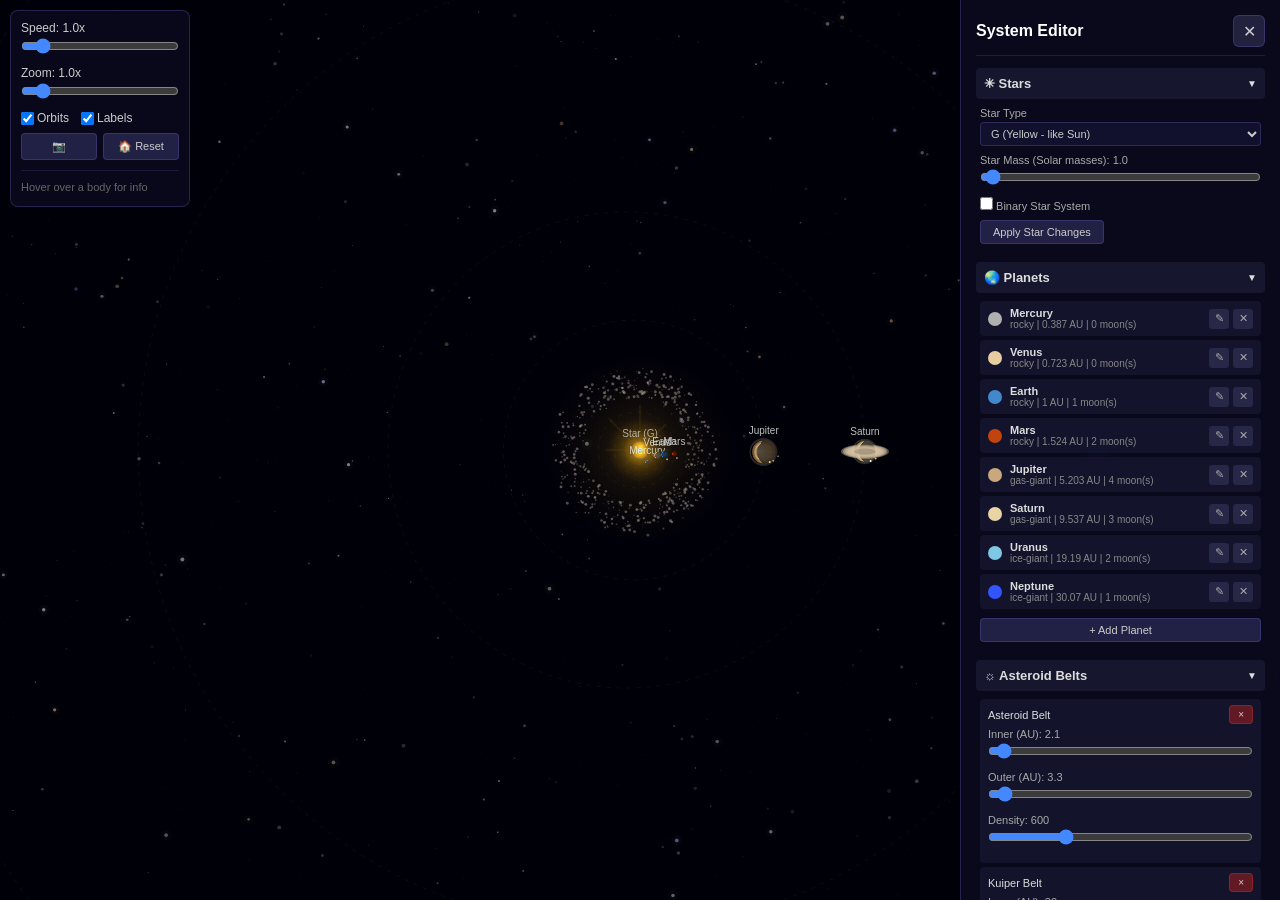
==== index.html @ abe51d7a "init" ====
<!DOCTYPE html>
<html lang="en">
<head>
    <meta charset="UTF-8">
    <meta name="viewport" content="width=device-width, initial-scale=1.0, maximum-scale=1.0, user-scalable=no">
    <title>Solar System Simulator</title>
<script defer src="bundle.1899c192.js"></script></head>
<body>
    <div id="app">
        <canvas id="canvas"></canvas>
        <div id="ui-root"></div>
    </div>
</body>
</html>
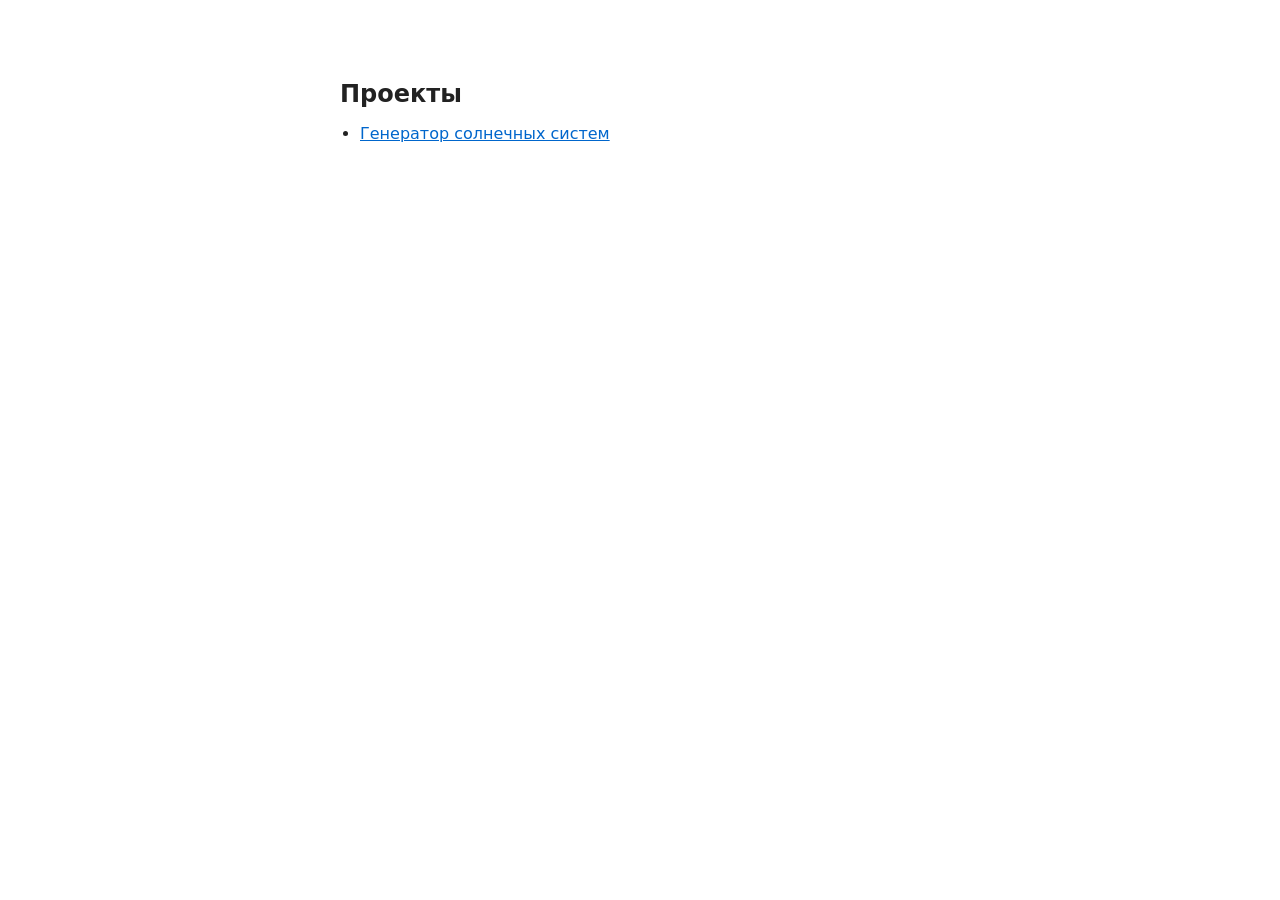
==== commit c9b84b3d: "Add root index page with project list Co-Authored-By: Claude Opus 4.6 (1M context) <noreply@anthropi" ====
--- a/index.html
+++ b/index.html
@@ -1,14 +1,27 @@
 <!DOCTYPE html>
-<html lang="en">
+<html lang="ru">
 <head>
     <meta charset="UTF-8">
-    <meta name="viewport" content="width=device-width, initial-scale=1.0, maximum-scale=1.0, user-scalable=no">
-    <title>Solar System Simulator</title>
-<script defer src="bundle.1899c192.js"></script></head>
+    <meta name="viewport" content="width=device-width, initial-scale=1.0">
+    <title>Проекты</title>
+    <style>
+        body {
+            font-family: system-ui, sans-serif;
+            max-width: 600px;
+            margin: 80px auto;
+            padding: 0 20px;
+            color: #222;
+        }
+        h1 { font-size: 1.5rem; }
+        ul { padding-left: 20px; }
+        li { margin: 8px 0; }
+        a { color: #0066cc; }
+    </style>
+</head>
 <body>
-    <div id="app">
-        <canvas id="canvas"></canvas>
-        <div id="ui-root"></div>
-    </div>
+    <h1>Проекты</h1>
+    <ul>
+        <li><a href="/sun/index.html">Генератор солнечных систем</a></li>
+    </ul>
 </body>
 </html>
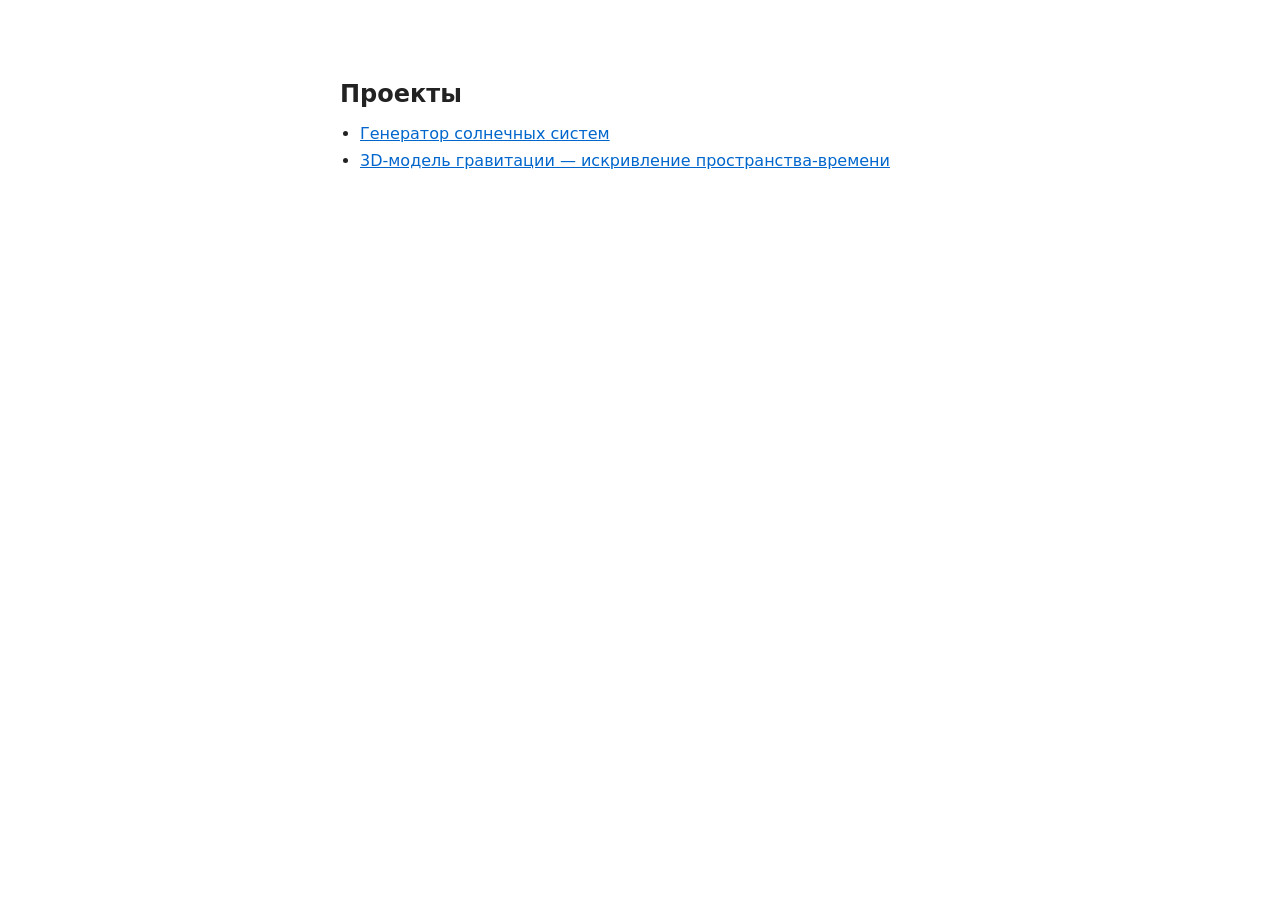
==== commit 917ffb16: "Add 3D gravity model (spacetime curvature) under /grav/ Co-Authored-By: Claude Opus 4.8 <noreply@ant" ====
--- a/index.html
+++ b/index.html
@@ -22,6 +22,7 @@
     <h1>Проекты</h1>
     <ul>
         <li><a href="/sun/index.html">Генератор солнечных систем</a></li>
+        <li><a href="/grav/index.html">3D-модель гравитации — искривление пространства-времени</a></li>
     </ul>
 </body>
 </html>
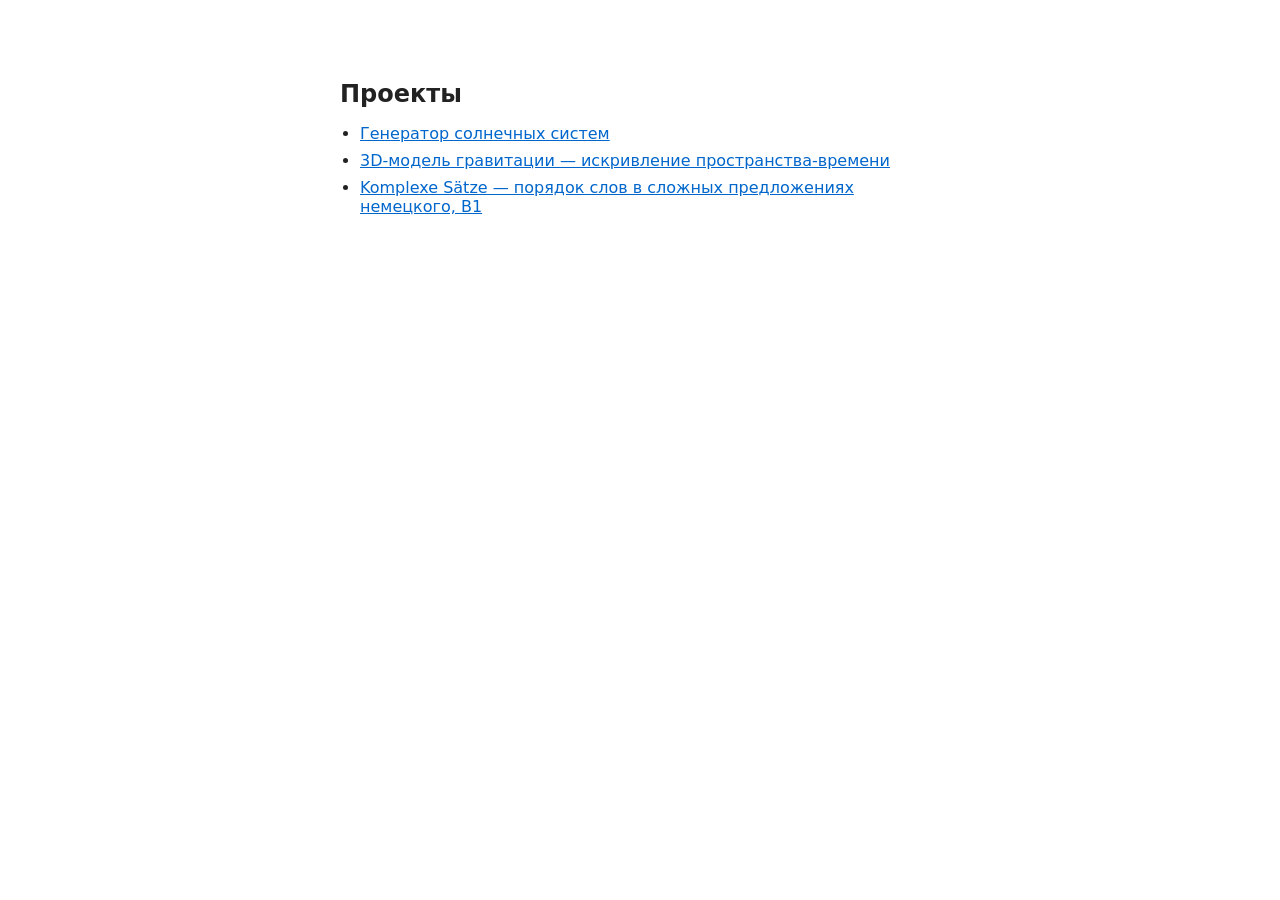
==== commit be198a98: "satze: тренажёр порядка слов в сложных предложениях немецкого (B1) Три схемы порядка слов, на которы" ====
--- a/index.html
+++ b/index.html
@@ -23,6 +23,7 @@
     <ul>
         <li><a href="/sun/index.html">Генератор солнечных систем</a></li>
         <li><a href="/grav/index.html">3D-модель гравитации — искривление пространства-времени</a></li>
+        <li><a href="/satze/index.html">Komplexe Sätze — порядок слов в сложных предложениях немецкого, B1</a></li>
     </ul>
 </body>
 </html>
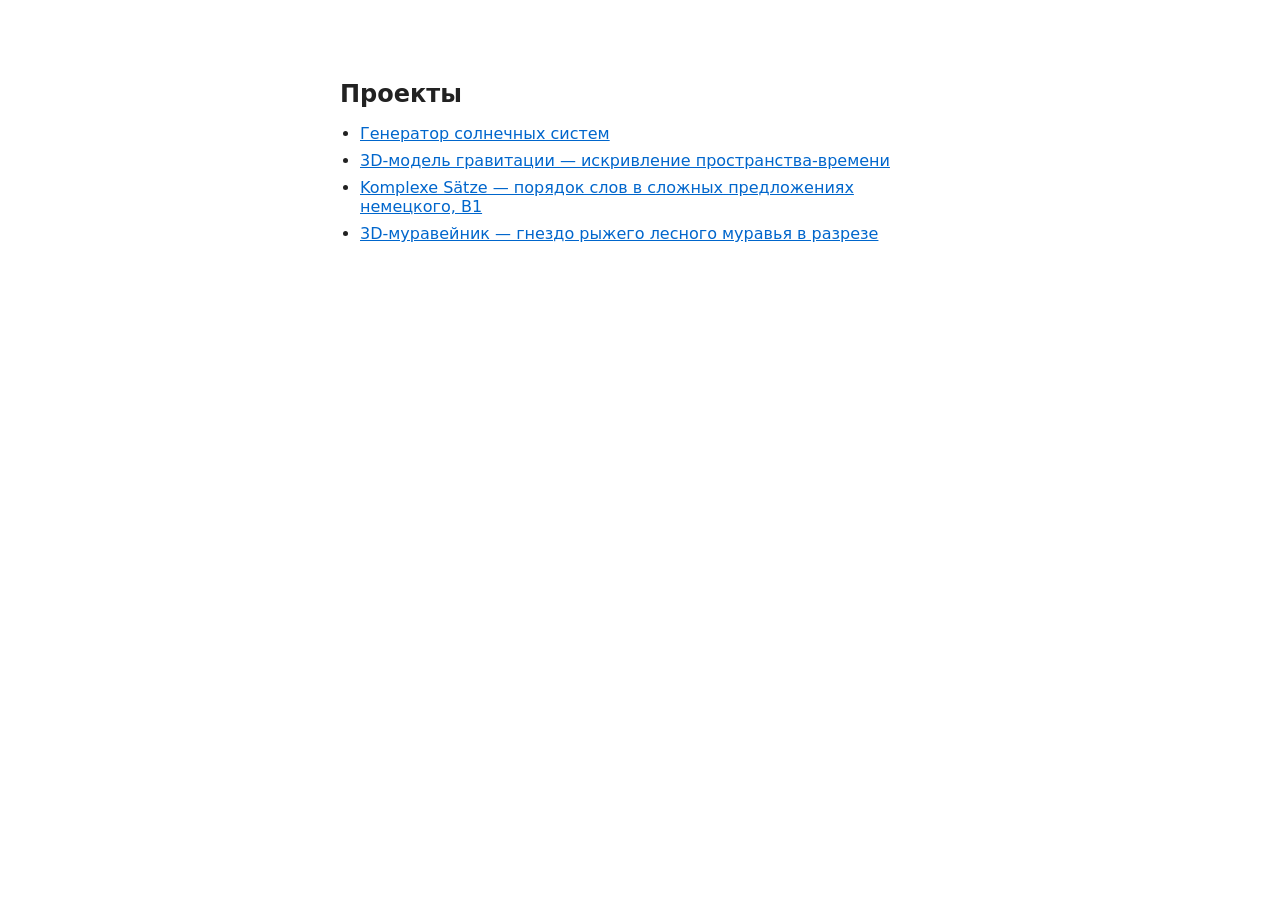
==== commit 6d775031: "formica-rufa: 3D-муравейник рыжего лесного муравья (three.js) — купол в разрезе, камеры и ходы, расп" ====
--- a/index.html
+++ b/index.html
@@ -24,6 +24,7 @@
         <li><a href="/sun/index.html">Генератор солнечных систем</a></li>
         <li><a href="/grav/index.html">3D-модель гравитации — искривление пространства-времени</a></li>
         <li><a href="/satze/index.html">Komplexe Sätze — порядок слов в сложных предложениях немецкого, B1</a></li>
+        <li><a href="/formica-rufa/index.html">3D-муравейник — гнездо рыжего лесного муравья в разрезе</a></li>
     </ul>
 </body>
 </html>
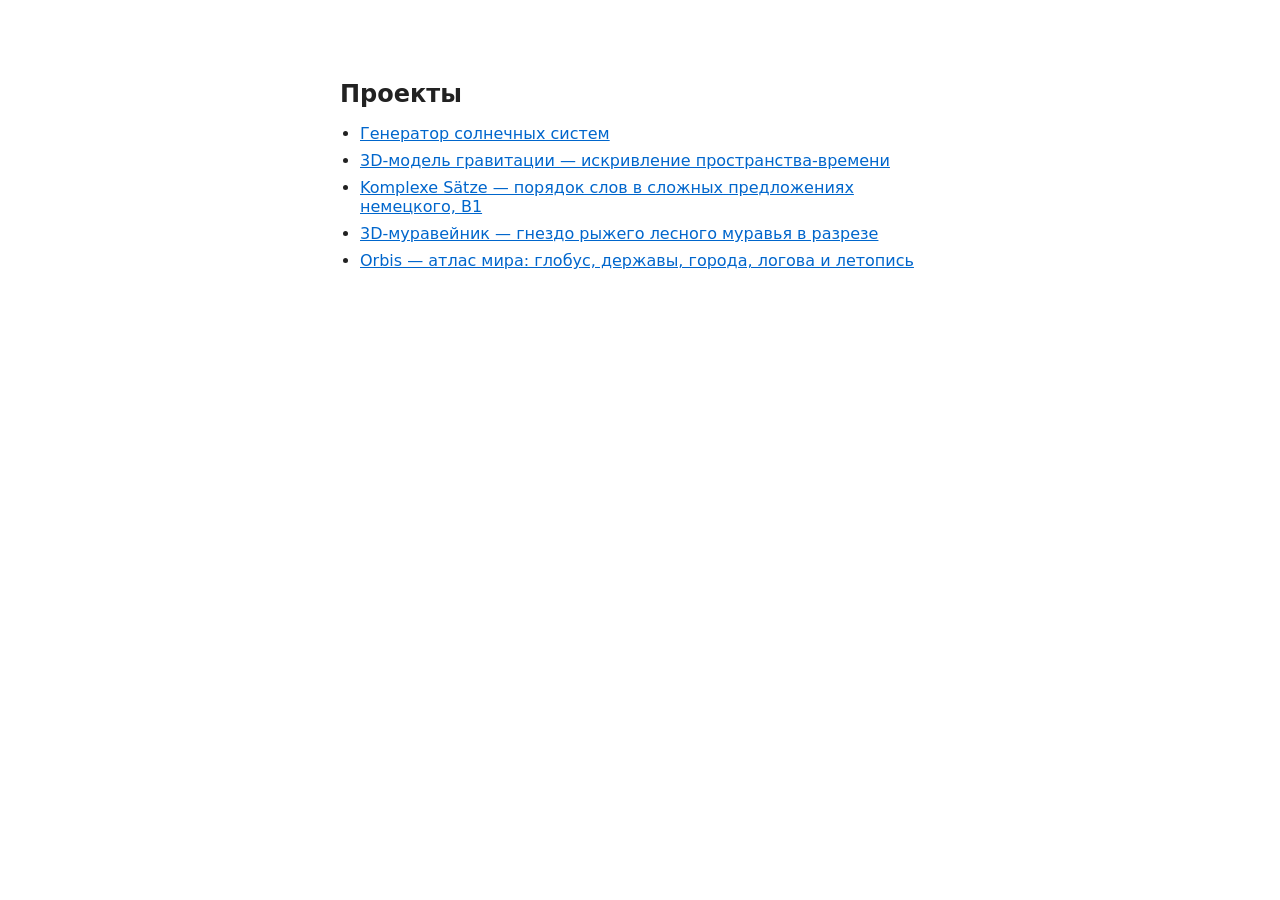
==== commit 7b833efe: "orbis: атлас мира — глобус с державами, городами, логовами, справочником и летописью Co-Authored-By:" ====
--- a/index.html
+++ b/index.html
@@ -25,6 +25,7 @@
         <li><a href="/grav/index.html">3D-модель гравитации — искривление пространства-времени</a></li>
         <li><a href="/satze/index.html">Komplexe Sätze — порядок слов в сложных предложениях немецкого, B1</a></li>
         <li><a href="/formica-rufa/index.html">3D-муравейник — гнездо рыжего лесного муравья в разрезе</a></li>
+        <li><a href="/orbis/index.html">Orbis — атлас мира: глобус, державы, города, логова и летопись</a></li>
     </ul>
 </body>
 </html>
